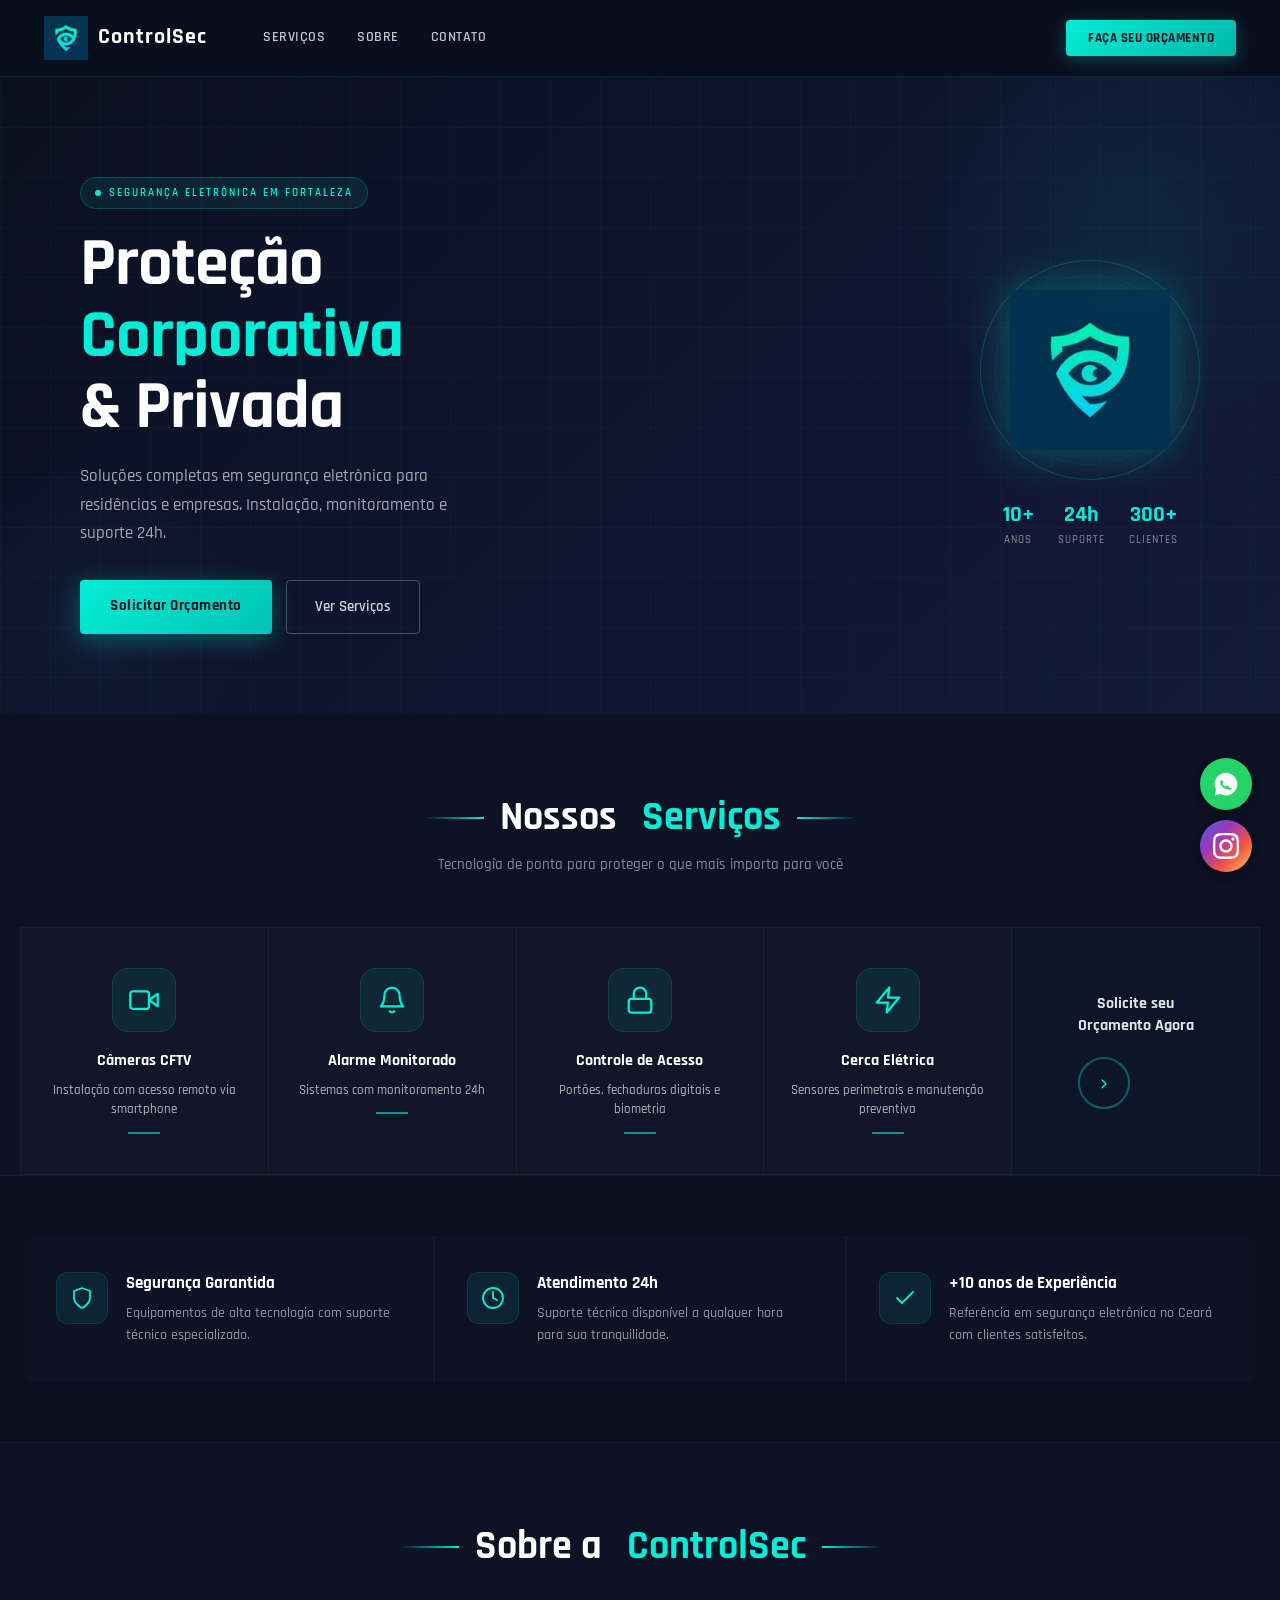
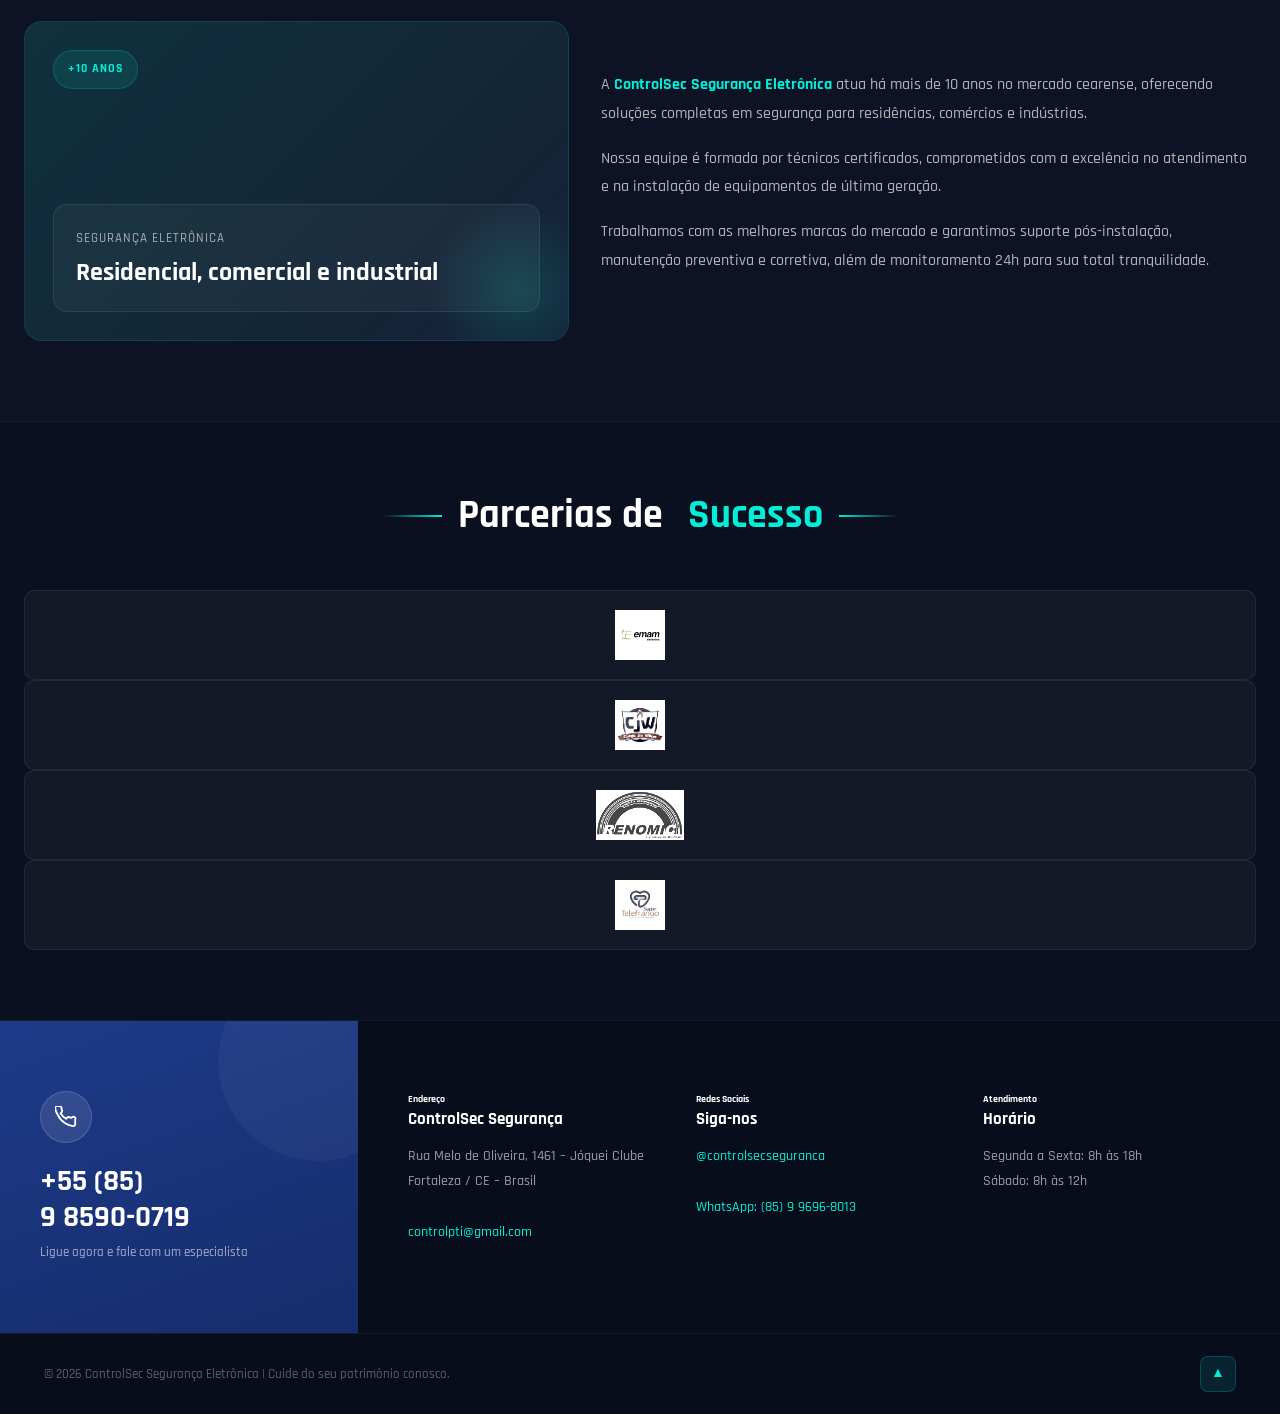
==== index.html @ 11950bd7 "primeiro commit - site institucional controlsec" ====
<!DOCTYPE html>
<html lang="pt-BR">
<head>
  <meta charset="UTF-8" />
  <meta name="viewport" content="width=device-width, initial-scale=1, maximum-scale=1" />
  <title>ControlSec Segurança | Controle e Segurança para Você!</title>
  <meta
    name="description"
    content="Soluções em segurança eletrônica em Fortaleza: câmeras CFTV, alarmes, controle de acesso, cerca elétrica, monitoramento e suporte técnico especializado."
  />
  <meta name="format-detection" content="telephone=no" />

  <meta property="og:type" content="website" />
  <meta property="og:title" content="ControlSec Segurança | Controle e Segurança para Você!" />
  <meta
    property="og:description"
    content="Proteção residencial, corporativa e privada com instalação, monitoramento e suporte em segurança eletrônica."
  />
  <meta property="og:locale" content="pt_BR" />
  <meta property="og:image" content="logomarcacontrolsec.jpg" />

  <link href="https://fonts.googleapis.com/css2?family=Rajdhani:wght@300;400;500;600;700&display=swap" rel="stylesheet" />
  <link rel="stylesheet" href="Style.css" />
  <script defer src="script.js"></script>
</head>
<body>

<div id="Wrapper">

  <!-- HEADER -->
  <div id="Header_wrapper">
    <header id="Header">

      <!-- TOP BAR -->
      <div id="Top_bar">
        <div class="container">
          <div class="column one">
            <div class="top_bar_left">
              <div class="logo">
                <a id="logo" href="index.html" title="ControlSec Segurança">
                  <img src="logomarcacontrolsec.jpg" alt="ControlSec Logotipo" onerror="this.style.display='none'"/>
                  <span class="logo-text">ControlSec</span>
                </a>
              </div>
              <nav id="menu">
                <ul id="nav-list">
                  <li><a href="#servicos">Serviços</a></li>
                  <li><a href="#sobre">Sobre</a></li>
                  <li><a href="#contato">Contato</a></li>
                </ul>
              </nav>
              <div class="menu_wrapper">
                <button class="responsive-menu-toggle" aria-label="Menu mobile" id="menuToggle">☰</button>
              </div>
            </div>
            <div class="top_bar_right">
              <a href="orcamento.html" class="action_button">Faça seu Orçamento</a>
            </div>
          </div>
        </div>
      </div>

      <!-- HERO -->
      <div class="hero-section">
        <div class="hero-grid-bg"></div>
        <div class="hero-text">
          <div class="hero-eyebrow">
            <span></span>
            Segurança Eletrônica em Fortaleza
          </div>
          <h1>Proteção<br/><em>Corporativa</em><br/>&amp; Privada</h1>
          <p>Soluções completas em segurança eletrônica para residências e empresas. Instalação, monitoramento e suporte 24h.</p>
          <div class="hero-cta-group">
            <a href="orcamento.html" class="hero-cta">Solicitar Orçamento</a>
            <a href="#servicos" class="hero-cta-outline">Ver Serviços</a>
          </div>
        </div>
        <div class="hero-logo-wrap">
          <div class="hero-logo-ring">
            <img class="hero-logo-img" src="logomarcacontrolsec.jpg" alt="ControlSec" onerror="this.style.display='none'"/>
          </div>
          <div class="hero-stats">
            <div class="hero-stat">
              <strong>10+</strong>
              <span>Anos</span>
            </div>
            <div class="hero-stat">
              <strong>24h</strong>
              <span>Suporte</span>
            </div>
            <div class="hero-stat">
              <strong>300+</strong>
              <span>Clientes</span>
            </div>
          </div>
        </div>
      </div>

    </header>
  </div>

  <!-- CONTENT -->
  <div id="Content" role="main">

    <!-- SERVICES -->
    <section class="services-section" id="servicos">
      <div class="section-title">
        <h2>
          <span class="line"></span>
          Nossos <span class="themecolor">&nbsp;Serviços</span>
          <span class="line line-r"></span>
        </h2>
        <p class="section-subtitle">Tecnologia de ponta para proteger o que mais importa para você</p>
      </div>
      <div class="services-grid">

        <div class="service-card">
          <a href="orcamento.html?servico=cftv">
            <div class="service-icon">
              <svg viewBox="0 0 24 24" fill="none" stroke="#04edd6" stroke-width="1.8" stroke-linecap="round" stroke-linejoin="round">
                <path d="M23 7l-7 5 7 5V7z"/>
                <rect x="1" y="5" width="15" height="14" rx="2" ry="2"/>
              </svg>
            </div>
            <h4>Câmeras CFTV</h4>
            <p class="card-desc">Instalação com acesso remoto via smartphone</p>
            <div class="card-line"></div>
          </a>
        </div>

        <div class="service-card">
          <a href="orcamento.html?servico=alarme">
            <div class="service-icon">
              <svg viewBox="0 0 24 24" fill="none" stroke="#04edd6" stroke-width="1.8" stroke-linecap="round" stroke-linejoin="round">
                <path d="M18 8A6 6 0 006 8c0 7-3 9-3 9h18s-3-2-3-9"/>
                <path d="M13.73 21a2 2 0 01-3.46 0"/>
              </svg>
            </div>
            <h4>Alarme Monitorado</h4>
            <p class="card-desc">Sistemas com monitoramento 24h</p>
            <div class="card-line"></div>
          </a>
        </div>

        <div class="service-card">
          <a href="orcamento.html?servico=acesso">
            <div class="service-icon">
              <svg viewBox="0 0 24 24" fill="none" stroke="#04edd6" stroke-width="1.8" stroke-linecap="round" stroke-linejoin="round">
                <rect x="3" y="11" width="18" height="11" rx="2" ry="2"/>
                <path d="M7 11V7a5 5 0 0110 0v4"/>
              </svg>
            </div>
            <h4>Controle de Acesso</h4>
            <p class="card-desc">Portões, fechaduras digitais e biometria</p>
            <div class="card-line"></div>
          </a>
        </div>

        <div class="service-card">
          <a href="orcamento.html?servico=cerca">
            <div class="service-icon">
              <svg viewBox="0 0 24 24" fill="none" stroke="#04edd6" stroke-width="1.8" stroke-linecap="round" stroke-linejoin="round">
                <polyline points="13 2 3 14 12 14 11 22 21 10 12 10 13 2"/>
              </svg>
            </div>
            <h4>Cerca Elétrica</h4>
            <p class="card-desc">Sensores perimetrais e manutenção preventiva</p>
            <div class="card-line"></div>
          </a>
        </div>

        <div class="service-card service-card-last">
          <a href="orcamento.html">
            <h4>Solicite seu<br/>Orçamento Agora</h4>
            <span class="arrow-icon">›</span>
          </a>
        </div>

      </div>
    </section>

    <!-- FEATURES STRIP -->
    <section class="features-strip">
      <div class="features-inner">
        <div class="feature-item">
          <div class="feature-icon-wrap">
            <svg viewBox="0 0 24 24" fill="none" stroke="#04edd6" stroke-width="1.8" stroke-linecap="round" stroke-linejoin="round">
              <path d="M12 22s8-4 8-10V5l-8-3-8 3v7c0 6 8 10 8 10z"/>
            </svg>
          </div>
          <div class="feature-text">
            <h4>Segurança Garantida</h4>
            <p>Equipamentos de alta tecnologia com suporte técnico especializado.</p>
          </div>
        </div>

        <div class="feature-item">
          <div class="feature-icon-wrap">
            <svg viewBox="0 0 24 24" fill="none" stroke="#04edd6" stroke-width="1.8" stroke-linecap="round" stroke-linejoin="round">
              <circle cx="12" cy="12" r="10"/>
              <polyline points="12 6 12 12 16 14"/>
            </svg>
          </div>
          <div class="feature-text">
            <h4>Atendimento 24h</h4>
            <p>Suporte técnico disponível a qualquer hora para sua tranquilidade.</p>
          </div>
        </div>

        <div class="feature-item">
          <div class="feature-icon-wrap">
            <svg viewBox="0 0 24 24" fill="none" stroke="#04edd6" stroke-width="1.8" stroke-linecap="round" stroke-linejoin="round">
              <polyline points="20 6 9 17 4 12"/>
            </svg>
          </div>
          <div class="feature-text">
            <h4>+10 anos de Experiência</h4>
            <p>Referência em segurança eletrônica no Ceará com clientes satisfeitos.</p>
          </div>
        </div>
      </div>
    </section>

    <!-- SOBRE -->
    <section class="sobre-section" id="sobre">
  <div class="section-title">
    <h2><span class="line"></span> Sobre a <span class="themecolor">&nbsp;ControlSec</span> <span class="line line-r"></span></h2>
  </div>

  <div class="sobre-layout">
    <div class="sobre-visual" aria-hidden="true">
      <div class="sobre-badge">+10 anos</div>
      <div class="sobre-visual-card">
        <span>Segurança eletrônica</span>
        <strong>Residencial, comercial e industrial</strong>
      </div>
    </div>

    <div class="sobre-content">
      <p>A <strong>ControlSec Segurança Eletrônica</strong> atua há mais de 10 anos no mercado cearense, oferecendo soluções completas em segurança para residências, comércios e indústrias.</p>
      <p>Nossa equipe é formada por técnicos certificados, comprometidos com a excelência no atendimento e na instalação de equipamentos de última geração.</p>
      <p>Trabalhamos com as melhores marcas do mercado e garantimos suporte pós-instalação, manutenção preventiva e corretiva, além de monitoramento 24h para sua total tranquilidade.</p>
    </div>
  </div>
</section>

    <!-- PARTNERS -->
    <section class="partners-section">
      <div class="section-title">
        <h2>
          <span class="line"></span>
          Parcerias de <span class="themecolor">&nbsp;Sucesso</span>
          <span class="line line-r"></span>
        </h2>
      </div>
              <div class="partner-item">
          <img src="EmanAsfatos.jpg" alt="Eman Asfaltos" onerror="this.style.display='none'; this.nextElementSibling.style.display='block';" width="110" height="50" />
          <span class="partner-fallback">Eman Asfaltos</span>
        </div>

        <div class="partner-item">
          <img src="jimwilson.png" alt="Jim Wilson" onerror="this.style.display='none'; this.nextElementSibling.style.display='block';" width="110" height="50" />
          <span class="partner-fallback">Jim Wilson</span>
        </div>

        <div class="partner-item">
          <img src="Renomic.png" alt="Renomic" onerror="this.style.display='none'; this.nextElementSibling.style.display='block';" width="110" height="50" />
          <span class="partner-fallback">Renomic</span>
        </div>

        <div class="partner-item">
          <img src="SuperTeleFrango.png" alt="Super Telefrango" onerror="this.style.display='none'; this.nextElementSibling.style.display='block';" width="110" height="50" />
          <span class="partner-fallback">Super Telefrango</span>
        </div>
    </section>

    <!-- CONTACT -->
    <section class="contact-section" id="contato">
      <div class="contact-phone">
        <div class="phone-icon">
          <svg viewBox="0 0 24 24" fill="none" stroke="#ffffff" stroke-width="2" stroke-linecap="round" stroke-linejoin="round">
            <path d="M22 16.92v3a2 2 0 01-2.18 2 19.79 19.79 0 01-8.63-3.07A19.5 19.5 0 013.07 9.81a19.79 19.79 0 01-3.07-8.67A2 2 0 012 .18h3a2 2 0 012 1.72c.127.96.361 1.903.7 2.81a2 2 0 01-.45 2.11L6.09 7.91a16 16 0 006 6l1.27-1.27a2 2 0 012.11-.45c.907.339 1.85.573 2.81.7A2 2 0 0122 14.92v2z"/>
          </svg>
        </div>
        <div class="phone-number">+55 (85)<br/>9 8590-0719</div>
        <p class="phone-label">Ligue agora e fale com um especialista</p>
      </div>

      <div class="contact-info">
        <div class="contact-block">
          <h6>Endereço</h6>
          <h4>ControlSec Segurança</h4>
          <p>Rua Melo de Oliveira, 1461 – Jóquei Clube<br/>Fortaleza / CE – Brasil</p>
          <br/>
          <p><a href="mailto:controlpti@gmail.com">controlpti@gmail.com</a></p>
        </div>
        <div class="contact-block">
          <h6>Redes Sociais</h6>
          <h4>Siga-nos</h4>
          <p><a href="https://www.instagram.com/controlsecseguranca" target="_blank">@controlsecseguranca</a></p>
          <br/>
          <p><a href="https://wa.me/5585996968013" target="_blank">WhatsApp: (85) 9 9696-8013</a></p>
        </div>
        <div class="contact-block">
          <h6>Atendimento</h6>
          <h4>Horário</h4>
          <p>Segunda a Sexta: 8h às 18h</p>
          <p>Sábado: 8h às 12h</p>
        </div>
      </div>
    </section>

  </div>

  <!-- FOOTER -->
  <footer id="Footer" role="contentinfo">
    <div class="footer_copy">
      <div class="container">
        <div class="copyright">© 2026 ControlSec Segurança Eletrônica | Cuide do seu patrimônio conosco.</div>
        <a id="back_to_top" href="#" aria-label="Voltar ao topo" title="Voltar ao topo">▲</a>
      </div>
    </div>
  </footer>

</div>

<!-- FLOAT BUTTONS -->
<div class="chaty-float">
  <a class="chaty-btn chaty-btn-wa" href="https://wa.me/5585996968013" target="_blank" title="WhatsApp">
    <svg viewBox="0 0 32 32" fill="white" xmlns="http://www.w3.org/2000/svg">
      <path d="M16 2C8.27 2 2 8.27 2 16c0 2.44.65 4.73 1.78 6.72L2 30l7.44-1.75A13.93 13.93 0 0016 30c7.73 0 14-6.27 14-14S23.73 2 16 2zm7.2 19.4c-.3.84-1.76 1.6-2.42 1.7-.62.1-1.4.14-2.26-.14a20.7 20.7 0 01-2.05-.76C13.1 21 10.9 18.6 10.3 17.77c-.6-.83-1.5-2.18-1.5-3.58 0-1.4.73-2.09 1-2.38.26-.29.57-.37.76-.37h.53c.17 0 .4-.06.63.48.23.56.8 1.95.87 2.09.07.14.11.3.02.48-.09.18-.14.3-.28.45-.14.16-.3.35-.42.47-.14.14-.29.3-.12.58.17.28.74 1.22 1.58 1.97.54.48 1.3.98 1.6 1.09.28.11.45.09.61-.05l.85-.98c.21-.24.42-.16.7-.06.28.1 1.8.85 2.1.99.3.14.5.2.57.32.07.1.07.6-.23 1.44z"/>
    </svg>
  </a>
  <a class="chaty-btn chaty-btn-ig" href="https://www.instagram.com/controlsecseguranca" target="_blank" title="Instagram">
    <svg viewBox="0 0 24 24" fill="white" xmlns="http://www.w3.org/2000/svg">
      <path d="M12 2.163c3.204 0 3.584.012 4.85.07 3.252.148 4.771 1.691 4.919 4.919.058 1.265.069 1.645.069 4.849 0 3.205-.012 3.584-.069 4.849-.149 3.225-1.664 4.771-4.919 4.919-1.266.058-1.644.07-4.85.07-3.204 0-3.584-.012-4.849-.07-3.26-.149-4.771-1.699-4.919-4.92-.058-1.265-.07-1.644-.07-4.849 0-3.204.013-3.583.07-4.849.149-3.227 1.664-4.771 4.919-4.919 1.266-.057 1.645-.069 4.849-.069zm0-2.163c-3.259 0-3.667.014-4.947.072-4.358.2-6.78 2.618-6.98 6.98-.059 1.281-.073 1.689-.073 4.948 0 3.259.014 3.668.072 4.948.2 4.358 2.618 6.78 6.98 6.98 1.281.058 1.689.072 4.948.072 3.259 0 3.668-.014 4.948-.072 4.354-.2 6.782-2.618 6.979-6.98.059-1.28.073-1.689.073-4.948 0-3.259-.014-3.667-.072-4.947-.196-4.354-2.617-6.78-6.979-6.98-1.281-.059-1.69-.073-4.949-.073zm0 5.838c-3.403 0-6.162 2.759-6.162 6.162s2.759 6.163 6.162 6.163 6.162-2.759 6.162-6.163c0-3.403-2.759-6.162-6.162-6.162zm0 10.162c-2.209 0-4-1.79-4-4 0-2.209 1.791-4 4-4s4 1.791 4 4c0 2.21-1.791 4-4 4zm6.406-11.845c-.796 0-1.441.645-1.441 1.44s.645 1.44 1.441 1.44c.795 0 1.439-.645 1.439-1.44s-.644-1.44-1.439-1.44z"/>
    </svg>
  </a>
</div>

</body>
</html>
---- Style.css ----
*, *::before, *::after {
  box-sizing: border-box;
  margin: 0;
  padding: 0;
}

html {
  scroll-behavior: smooth;
}

body {
  font-family: 'Rajdhani', 'Segoe UI', Tahoma, sans-serif;
  font-size: 15px;
  line-height: 1.7;
  font-weight: 500;
  color: #8a9ab5;
  background: #0b1020;
}

a {
  color: #04edd6;
  text-decoration: none;
}

a:hover {
  color: #ffffff;
}

img {
  max-width: 100%;
  height: auto;
  display: block;
}

h1, h2, h3, h4, h5, h6 {
  font-family: 'Rajdhani', sans-serif;
  color: #ffffff;
  font-weight: 700;
}

h2 {
  font-size: 46px;
  line-height: 1.2;
}

h3 {
  font-size: 15px;
  line-height: 1.4;
}

h4 {
  font-size: 18px;
  line-height: 1.4;
}

/* ── SCROLLBAR ── */
::-webkit-scrollbar {
  width: 6px;
}

::-webkit-scrollbar-track {
  background: #0b1020;
}

::-webkit-scrollbar-thumb {
  background: #04edd6;
  border-radius: 3px;
}

/* ── HEADER ── */
#Header_wrapper {
  background-color: #0b1020;
}

#Top_bar {
  background-color: rgba(11, 16, 32, 0.95);
  backdrop-filter: blur(12px);
  position: sticky;
  top: 0;
  z-index: 1000;
  border-bottom: 1px solid rgba(4, 237, 214, 0.1);
}

#Top_bar .container {
  max-width: 1240px;
  margin: 0 auto;
  padding: 0 24px;
}

#Top_bar .column.one {
  display: flex;
  align-items: center;
  justify-content: space-between;
}

.top_bar_left {
  display: flex;
  align-items: center;
  gap: 40px;
  flex: 1;
}

.logo a {
  display: flex;
  align-items: center;
  height: 70px;
  gap: 10px;
  padding: 10px 0;
}

.logo img {
  max-height: 44px;
  width: auto;
}

.logo-text {
  color: #ffffff;
  font-size: 22px;
  font-weight: 700;
  letter-spacing: 1px;
}

#menu {
  display: flex;
}

#menu ul {
  list-style: none;
  display: flex;
  gap: 0;
}

#menu ul li a {
  color: rgba(255, 255, 255, 0.75);
  font-size: 14px;
  font-weight: 600;
  padding: 26px 16px;
  display: block;
  letter-spacing: 0.5px;
  text-transform: uppercase;
  transition: color 0.2s;
  position: relative;
}

#menu ul li a::after {
  content: '';
  position: absolute;
  bottom: 0;
  left: 16px;
  right: 16px;
  height: 2px;
  background: #04edd6;
  transform: scaleX(0);
  transform-origin: center;
  transition: transform 0.25s;
}

#menu ul li a:hover,
#menu ul li.current-menu-item a {
  color: #04edd6;
}

#menu ul li a:hover::after,
#menu ul li.current-menu-item a::after {
  transform: scaleX(1);
}

.top_bar_right {
  padding-left: 20px;
}

.action_button {
  background: linear-gradient(135deg, #04edd6, #02b8a8);
  color: #0b1020 !important;
  padding: 10px 22px;
  border-radius: 4px;
  font-size: 13px;
  font-weight: 700;
  white-space: nowrap;
  letter-spacing: 0.5px;
  text-transform: uppercase;
  transition: opacity 0.2s, transform 0.2s, box-shadow 0.2s;
  box-shadow: 0 4px 16px rgba(4, 237, 214, 0.25);
}

.action_button:hover {
  opacity: 0.92;
  transform: translateY(-1px);
  color: #0b1020 !important;
  box-shadow: 0 8px 22px rgba(4, 237, 214, 0.28);
}

.responsive-menu-toggle {
  display: none;
  color: #04edd6;
  font-size: 26px;
  cursor: pointer;
  background: none;
  border: none;
  padding: 5px;
}

/* ── HERO ── */
.hero-section {
  min-height: 580px;
  background: linear-gradient(135deg, #0b1020 0%, #0f1530 55%, #131a38 100%);
  display: flex;
  align-items: center;
  justify-content: space-between;
  padding: 100px 80px 80px;
  position: relative;
  overflow: hidden;
  gap: 40px;
}

.hero-section::before {
  content: '';
  position: absolute;
  top: -100px;
  right: -100px;
  width: 500px;
  height: 500px;
  border-radius: 50%;
  background: radial-gradient(circle, rgba(4, 237, 214, 0.07) 0%, transparent 65%);
  pointer-events: none;
}

.hero-section::after {
  content: '';
  position: absolute;
  bottom: -80px;
  left: -80px;
  width: 350px;
  height: 350px;
  border-radius: 50%;
  background: radial-gradient(circle, rgba(73, 130, 208, 0.07) 0%, transparent 65%);
  pointer-events: none;
}

.hero-grid-bg {
  position: absolute;
  inset: 0;
  background-image:
    linear-gradient(rgba(4, 237, 214, 0.03) 1px, transparent 1px),
    linear-gradient(90deg, rgba(4, 237, 214, 0.03) 1px, transparent 1px);
  background-size: 50px 50px;
  pointer-events: none;
}

.hero-text {
  position: relative;
  z-index: 1;
}

.hero-eyebrow {
  display: inline-flex;
  align-items: center;
  gap: 8px;
  background: rgba(4, 237, 214, 0.08);
  border: 1px solid rgba(4, 237, 214, 0.2);
  color: #04edd6;
  padding: 6px 14px;
  border-radius: 20px;
  font-size: 11px;
  font-weight: 600;
  letter-spacing: 2px;
  text-transform: uppercase;
  margin-bottom: 20px;
}

.hero-eyebrow span {
  width: 6px;
  height: 6px;
  border-radius: 50%;
  background: #04edd6;
  animation: pulse 1.5s infinite;
}

@keyframes pulse {
  0%, 100% {
    opacity: 1;
    transform: scale(1);
  }

  50% {
    opacity: 0.4;
    transform: scale(0.8);
  }
}

.hero-text h1 {
  color: #ffffff;
  font-size: 68px;
  line-height: 1.05;
  font-weight: 700;
  letter-spacing: -1px;
}

.hero-text h1 em {
  font-style: normal;
  color: #04edd6;
}

.hero-text p {
  color: rgba(255, 255, 255, 0.62);
  font-size: 17px;
  margin-top: 18px;
  max-width: 420px;
  line-height: 1.7;
}

.hero-cta-group {
  display: flex;
  gap: 14px;
  margin-top: 32px;
  flex-wrap: wrap;
}

.hero-cta {
  display: inline-block;
  background: linear-gradient(135deg, #04edd6, #02c4b3);
  color: #0b1020 !important;
  padding: 13px 30px;
  border-radius: 4px;
  font-weight: 700;
  font-size: 15px;
  letter-spacing: 0.5px;
  transition: transform 0.2s, box-shadow 0.2s;
  box-shadow: 0 6px 24px rgba(4, 237, 214, 0.3);
}

.hero-cta:hover {
  transform: translateY(-2px);
  box-shadow: 0 10px 32px rgba(4, 237, 214, 0.4);
  color: #0b1020 !important;
}

.hero-cta-outline {
  display: inline-block;
  border: 1.5px solid rgba(255, 255, 255, 0.25);
  color: rgba(255, 255, 255, 0.8) !important;
  padding: 13px 28px;
  border-radius: 4px;
  font-weight: 600;
  font-size: 15px;
  transition: border-color 0.2s, color 0.2s, background 0.2s;
}

.hero-cta-outline:hover {
  border-color: #04edd6;
  color: #04edd6 !important;
  background: rgba(4, 237, 214, 0.04);
}

.hero-logo-wrap {
  display: flex;
  flex-direction: column;
  align-items: center;
  gap: 16px;
  position: relative;
  z-index: 1;
}

.hero-logo-ring {
  position: relative;
  width: 220px;
  height: 220px;
  display: flex;
  align-items: center;
  justify-content: center;
}

.hero-logo-ring::before {
  content: '';
  position: absolute;
  inset: 0;
  border-radius: 50%;
  border: 1px solid rgba(4, 237, 214, 0.2);
  animation: spin 20s linear infinite;
}

.hero-logo-ring::after {
  content: '';
  position: absolute;
  inset: 15px;
  border-radius: 50%;
  border: 1px dashed rgba(4, 237, 214, 0.1);
  animation: spin 12s linear infinite reverse;
}

@keyframes spin {
  to {
    transform: rotate(360deg);
  }
}

.hero-logo-img {
  width: 160px;
  opacity: 0.95;
  filter: drop-shadow(0 0 24px rgba(4, 237, 214, 0.35));
  position: relative;
  z-index: 1;
}

.hero-stats {
  display: flex;
  gap: 24px;
  margin-top: 8px;
}

.hero-stat {
  text-align: center;
}

.hero-stat strong {
  display: block;
  color: #04edd6;
  font-size: 22px;
  font-weight: 700;
  line-height: 1;
}

.hero-stat span {
  color: rgba(255, 255, 255, 0.5);
  font-size: 11px;
  letter-spacing: 1px;
  text-transform: uppercase;
}

/* ── SERVICES ── */
.services-section {
  background: #0d1225;
  padding: 80px 0 0;
}

.section-title {
  max-width: 1240px;
  margin: 0 auto 50px;
  padding: 0 24px;
  text-align: center;
}

.section-title h2 {
  display: inline-flex;
  align-items: center;
  gap: 16px;
  font-size: 40px;
  flex-wrap: wrap;
  justify-content: center;
}

.section-title .line {
  width: 60px;
  height: 2px;
  background: linear-gradient(90deg, transparent, #04edd6);
  display: inline-block;
}

.section-title .line-r {
  background: linear-gradient(90deg, #04edd6, transparent);
}

.section-title .themecolor {
  color: #04edd6;
}

.section-subtitle {
  color: rgba(255, 255, 255, 0.5);
  font-size: 15px;
  margin-top: 10px;
  max-width: 500px;
  margin-left: auto;
  margin-right: auto;
}

.services-grid {
  max-width: 1240px;
  margin: 0 auto;
  display: grid;
  grid-template-columns: repeat(5, 1fr);
  gap: 0;
  border-top: 1px solid rgba(255, 255, 255, 0.05);
  border-left: 1px solid rgba(255, 255, 255, 0.05);
}

.service-card {
  background: #111728;
  padding: 40px 20px;
  text-align: center;
  cursor: pointer;
  transition: background 0.3s, transform 0.25s;
  border-right: 1px solid rgba(255, 255, 255, 0.05);
  border-bottom: 1px solid rgba(255, 255, 255, 0.05);
  position: relative;
  overflow: hidden;
}

.service-card::before {
  content: '';
  position: absolute;
  bottom: 0;
  left: 0;
  right: 0;
  height: 2px;
  background: linear-gradient(90deg, #04edd6, #4982d0);
  transform: scaleX(0);
  transform-origin: left;
  transition: transform 0.3s;
}

.service-card:hover::before {
  transform: scaleX(1);
}

.service-card:hover {
  background: #1a2540;
  transform: translateY(-3px);
  z-index: 2;
}

.service-card a {
  color: inherit;
  display: block;
}

.service-icon {
  width: 64px;
  height: 64px;
  margin: 0 auto 18px;
  display: flex;
  align-items: center;
  justify-content: center;
  background: rgba(4, 237, 214, 0.08);
  border-radius: 16px;
  border: 1px solid rgba(4, 237, 214, 0.12);
  transition: background 0.3s, border-color 0.3s, transform 0.2s;
}

.service-card:hover .service-icon {
  background: rgba(4, 237, 214, 0.15);
  border-color: rgba(4, 237, 214, 0.3);
  transform: translateY(-2px);
}

.service-icon svg {
  width: 30px;
  height: 30px;
}

.service-card h4 {
  color: #ffffff;
  font-size: 16px;
  margin-bottom: 8px;
}

.card-desc {
  color: rgba(255, 255, 255, 0.68);
  font-size: 13px;
  line-height: 1.5;
  margin-top: 4px;
}

.card-line {
  width: 32px;
  height: 2px;
  background: #04edd6;
  margin: 12px auto 0;
  transition: width 0.3s, opacity 0.3s;
  opacity: 0.6;
}

.service-card:hover .card-line {
  width: 50px;
  opacity: 1;
}

.service-card-last {
  background: #0d1628;
  padding: 40px 20px;
  text-align: center;
  cursor: pointer;
  transition: background 0.3s, transform 0.25s;
  display: flex;
  flex-direction: column;
  align-items: center;
  justify-content: center;
  border-right: 1px solid rgba(255, 255, 255, 0.05);
  border-bottom: 1px solid rgba(255, 255, 255, 0.05);
  position: relative;
  overflow: hidden;
}

.service-card-last::before {
  content: '';
  position: absolute;
  bottom: 0;
  left: 0;
  right: 0;
  height: 2px;
  background: linear-gradient(90deg, #04edd6, #4982d0);
  transform: scaleX(0);
  transform-origin: left;
  transition: transform 0.3s;
}

.service-card-last:hover::before {
  transform: scaleX(1);
}

.service-card-last:hover {
  background: #162038;
  transform: translateY(-3px);
}

.service-card-last a {
  color: inherit;
  display: block;
}

.service-card-last h4 {
  color: rgba(255, 255, 255, 0.88);
  font-size: 16px;
  margin-bottom: 20px;
  line-height: 1.4;
}

.arrow-icon {
  width: 52px;
  height: 52px;
  border-radius: 50%;
  border: 2px solid rgba(4, 237, 214, 0.35);
  color: #04edd6;
  font-size: 28px;
  line-height: 48px;
  text-align: center;
  display: block;
  transition: background 0.2s, border-color 0.2s, transform 0.2s, box-shadow 0.2s;
}

.service-card-last:hover .arrow-icon {
  background: rgba(4, 237, 214, 0.12);
  border-color: #04edd6;
  transform: translateX(2px);
  box-shadow: 0 0 0 6px rgba(4, 237, 214, 0.06);
}

/* ── FEATURES STRIP ── */
.features-strip {
  background: #0b1020;
  padding: 60px 24px;
  border-top: 1px solid rgba(255, 255, 255, 0.05);
}

.features-inner {
  max-width: 1240px;
  margin: 0 auto;
  display: grid;
  grid-template-columns: repeat(3, 1fr);
  gap: 2px;
  background: rgba(255, 255, 255, 0.04);
  border-radius: 12px;
  overflow: hidden;
}

.feature-item {
  display: flex;
  align-items: flex-start;
  gap: 18px;
  padding: 36px 32px;
  background: #0d1225;
  transition: background 0.2s, transform 0.2s;
}

.feature-item:hover {
  background: #111830;
  transform: translateY(-1px);
}

.feature-icon-wrap {
  width: 52px;
  height: 52px;
  min-width: 52px;
  border-radius: 12px;
  background: rgba(4, 237, 214, 0.08);
  border: 1px solid rgba(4, 237, 214, 0.12);
  display: flex;
  align-items: center;
  justify-content: center;
}

.feature-icon-wrap svg {
  width: 24px;
  height: 24px;
}

.feature-text h4 {
  color: #ffffff;
  font-size: 17px;
  margin-bottom: 6px;
}

.feature-text p {
  color: rgba(255, 255, 255, 0.56);
  font-size: 14px;
  line-height: 1.6;
}

/* ── SOBRE ── */
.sobre-section {
  background: #0d1225;
  padding: 80px 24px;
  border-top: 1px solid rgba(255, 255, 255, 0.05);
}

.sobre-layout {
  max-width: 1240px;
  margin: 0 auto;
  display: grid;
  grid-template-columns: 1fr 1.2fr;
  gap: 32px;
  align-items: stretch;
}

.sobre-visual {
  min-height: 320px;
  border-radius: 18px;
  background:
    linear-gradient(135deg, rgba(4, 237, 214, 0.12), rgba(73, 130, 208, 0.08)),
    #111728;
  border: 1px solid rgba(4, 237, 214, 0.12);
  padding: 28px;
  position: relative;
  overflow: hidden;
  display: flex;
  flex-direction: column;
  justify-content: space-between;
}

.sobre-visual::before {
  content: '';
  position: absolute;
  inset: auto -40px -40px auto;
  width: 180px;
  height: 180px;
  border-radius: 50%;
  background: radial-gradient(circle, rgba(4, 237, 214, 0.16), transparent 70%);
  pointer-events: none;
}

.sobre-badge {
  display: inline-flex;
  width: fit-content;
  padding: 8px 14px;
  border-radius: 999px;
  background: rgba(4, 237, 214, 0.1);
  border: 1px solid rgba(4, 237, 214, 0.18);
  color: #04edd6;
  font-size: 12px;
  font-weight: 700;
  letter-spacing: 1px;
  text-transform: uppercase;
}

.sobre-visual-card {
  background: rgba(255, 255, 255, 0.04);
  border: 1px solid rgba(255, 255, 255, 0.08);
  border-radius: 14px;
  padding: 22px;
  position: relative;
  z-index: 1;
}

.sobre-visual-card span {
  display: block;
  color: rgba(255, 255, 255, 0.6);
  font-size: 13px;
  margin-bottom: 8px;
  text-transform: uppercase;
  letter-spacing: 1px;
}

.sobre-visual-card strong {
  color: #ffffff;
  font-size: 26px;
  line-height: 1.25;
}

.sobre-content {
  max-width: none;
  margin: 0;
  text-align: left;
  align-self: center;
}

.sobre-content p {
  color: rgba(255, 255, 255, 0.68);
  font-size: 16px;
  line-height: 1.8;
  margin-bottom: 16px;
}

.sobre-content p strong {
  color: #04edd6;
}

/* ── PARTNERS ── */
.partners-section {
  padding: 70px 24px;
  background: #0b1020;
  border-top: 1px solid rgba(255, 255, 255, 0.05);
}

.partners-grid {
  max-width: 1000px;
  margin: 0 auto;
  display: flex;
  flex-wrap: wrap;
  gap: 24px;
  align-items: center;
  justify-content: center;
}

.partner-item {
  min-width: 170px;
  min-height: 90px;
  background: rgba(255, 255, 255, 0.04);
  border: 1px solid rgba(255, 255, 255, 0.07);
  border-radius: 10px;
  padding: 18px 28px;
  transition: border-color 0.3s, background 0.3s, transform 0.2s;
  display: flex;
  align-items: center;
  justify-content: center;
}

.partner-item:hover {
  border-color: rgba(4, 237, 214, 0.25);
  background: rgba(4, 237, 214, 0.04);
  transform: translateY(-2px);
}

.partner-item img {
  width: 110px;
  height: 50px;
  object-fit: contain;
  filter: grayscale(80%) brightness(1.2);
  transition: filter 0.3s, transform 0.2s;
}

.partner-item:hover img {
  filter: grayscale(0%) brightness(1);
  transform: scale(1.05);
}

.partner-fallback {
  display: none;
  color: rgba(255, 255, 255, 0.78);
  font-weight: 600;
  font-size: 14px;
  letter-spacing: 0.4px;
  text-align: center;
}

/* ── CONTACT ── */
.contact-section {
  background: #080d1c;
  display: flex;
  flex-wrap: wrap;
  border-top: 1px solid rgba(255, 255, 255, 0.05);
}

.contact-phone {
  background: linear-gradient(160deg, #1e3a8a 0%, #162d6b 100%);
  padding: 70px 40px;
  width: 28%;
  display: flex;
  flex-direction: column;
  justify-content: center;
  position: relative;
  overflow: hidden;
}

.contact-phone::before {
  content: '';
  position: absolute;
  top: -60px;
  right: -60px;
  width: 200px;
  height: 200px;
  border-radius: 50%;
  background: rgba(255, 255, 255, 0.04);
}

.phone-icon {
  width: 52px;
  height: 52px;
  background: rgba(255, 255, 255, 0.1);
  border-radius: 50%;
  display: flex;
  align-items: center;
  justify-content: center;
  margin-bottom: 20px;
  border: 1px solid rgba(255, 255, 255, 0.15);
}

.phone-icon svg {
  width: 22px;
  height: 22px;
}

.phone-number {
  font-family: 'Rajdhani', sans-serif;
  font-size: 30px;
  font-weight: 700;
  color: #ffffff;
  line-height: 1.2;
}

.phone-label {
  color: rgba(255, 255, 255, 0.6);
  font-size: 13px;
  margin-top: 8px;
  line-height: 1.5;
}

.contact-info {
  padding: 70px 50px;
  width: 72%;
  display: flex;
  flex-wrap: wrap;
  gap: 40px;
}

.contact-block {
  flex: 1;
  min-width: 180px;
}

.contact-block h3 {
  color: #04edd6;
  font-size: 12px;
  letter-spacing: 2px;
  text-transform: uppercase;
  margin-bottom: 10px;
  opacity: 0.9;
}

.contact-block h4 {
  color: #ffffff;
  margin-bottom: 12px;
  font-size: 17px;
}

.contact-block p {
  color: rgba(255, 255, 255, 0.6);
  font-size: 14px;
  line-height: 1.8;
}

.contact-block a {
  color: #04edd6;
  transition: color 0.2s;
}

.contact-block a:hover {
  color: #ffffff;
}

/* ── FOOTER ── */
#Footer {
  background: #080d1c;
  padding: 0;
}

.footer_copy {
  padding: 22px 0;
  border-top: 1px solid rgba(255, 255, 255, 0.06);
}

.footer_copy .container {
  max-width: 1240px;
  margin: 0 auto;
  padding: 0 24px;
  display: flex;
  align-items: center;
  justify-content: space-between;
}

.copyright {
  color: rgba(255, 255, 255, 0.34);
  font-size: 13px;
}

#back_to_top {
  width: 36px;
  height: 36px;
  border-radius: 8px;
  background: rgba(4, 237, 214, 0.1);
  border: 1px solid rgba(4, 237, 214, 0.2);
  color: #04edd6;
  display: flex;
  align-items: center;
  justify-content: center;
  font-size: 14px;
  transition: background 0.2s, transform 0.2s;
}

#back_to_top:hover {
  background: rgba(4, 237, 214, 0.2);
  color: #04edd6;
  transform: translateY(-1px);
}

/* ── FLOAT BUTTONS ── */
.chaty-float {
  position: fixed;
  bottom: 28px;
  right: 28px;
  display: flex;
  flex-direction: column;
  gap: 10px;
  z-index: 9999;
}

.chaty-btn {
  width: 52px;
  height: 52px;
  border-radius: 50%;
  display: flex;
  align-items: center;
  justify-content: center;
  box-shadow: 0 4px 18px rgba(0, 0, 0, 0.4);
  transition: transform 0.2s, box-shadow 0.2s;
}

.chaty-btn:hover {
  transform: scale(1.1);
  box-shadow: 0 8px 24px rgba(0, 0, 0, 0.5);
}

.chaty-btn-wa {
  background-color: #25D366;
}

.chaty-btn-ig {
  background: linear-gradient(135deg, #4a64d5, #9737bd, #f15540, #fecc69);
}

.chaty-btn svg {
  width: 26px;
  height: 26px;
}

/* ── FADE IN ANIMATION ── */
.fade-in {
  opacity: 0;
  transform: translateY(20px);
  transition: opacity 0.5s ease, transform 0.5s ease;
}

.fade-in.visible {
  opacity: 1;
  transform: translateY(0);
}

/* ── RESPONSIVE ── */
@media (max-width: 1024px) {
  .hero-section {
    padding: 90px 40px 70px;
  }

  .hero-text h1 {
    font-size: 52px;
  }

  .services-grid {
    grid-template-columns: repeat(2, 1fr);
  }

  .service-card-last {
    grid-column: 1 / -1;
  }

  .features-inner {
    grid-template-columns: repeat(2, 1fr);
  }

  .sobre-layout {
    grid-template-columns: 1fr;
  }

  .sobre-content {
    text-align: center;
  }

  .contact-phone {
    width: 35%;
  }

  .contact-info {
    width: 65%;
  }
}

@media (max-width: 767px) {
  #Top_bar .column.one {
    align-items: flex-start;
    gap: 12px;
  }

  .top_bar_left {
    flex-wrap: wrap;
    gap: 12px;
    width: 100%;
  }

  .menu_wrapper,
  .menuwrapper {
    width: 100%;
  }

  #menu {
    width: 100%;
  }

  #nav-list,
  #menu ul {
    display: none;
    flex-direction: column;
    gap: 0;
    width: 100%;
    margin-top: 16px;
    background: #111728;
    border: 1px solid rgba(4, 237, 214, 0.12);
    border-radius: 10px;
    overflow: hidden;
  }

  #nav-list.open {
    display: flex;
  }

  #menu ul li a,
  #nav-list li a {
    padding: 16px 18px;
    border-bottom: 1px solid rgba(255, 255, 255, 0.05);
  }

  #menu ul li:last-child a,
  #nav-list li:last-child a {
    border-bottom: 0;
  }

  #menu ul li a::after,
  #nav-list li a::after {
    display: none;
  }

  .responsive-menu-toggle {
    display: block;
  }

  .top_bar_right {
    display: none;
  }

  .hero-section {
    padding: 80px 24px 60px;
    flex-direction: column;
    text-align: center;
    gap: 40px;
  }

  .hero-text h1 {
    font-size: 42px;
  }

  .hero-text p {
    margin: 14px auto 0;
  }

  .hero-cta-group {
    justify-content: center;
  }

  .hero-logo-ring {
    width: 170px;
    height: 170px;
  }

  .hero-logo-img {
    width: 120px;
  }

  .hero-stats {
    justify-content: center;
    flex-wrap: wrap;
  }

  .services-grid {
    grid-template-columns: repeat(2, 1fr);
  }

  .service-card-last {
    grid-column: 1 / -1;
  }

  .features-inner {
    grid-template-columns: 1fr;
  }

  .feature-item {
    padding: 28px 24px;
  }

  .sobre-section {
    padding: 70px 24px;
  }

  .sobre-visual {
    min-height: 260px;
  }

  .sobre-visual-card strong {
    font-size: 22px;
  }

  .contact-phone {
    width: 100%;
    padding: 50px 30px;
  }

  .contact-info {
    width: 100%;
    padding: 40px 30px;
  }

  .section-title h2 {
    font-size: 28px;
  }

  .footer_copy .container {
    flex-direction: column;
    gap: 14px;
  }

  .chaty-float {
    bottom: 20px;
    right: 20px;
  }
}

@media (max-width: 480px) {
  .hero-text h1 {
    font-size: 34px;
  }

  .hero-cta,
  .hero-cta-outline {
    width: 100%;
    text-align: center;
  }

  .services-grid {
    grid-template-columns: 1fr;
  }

  .service-card-last {
    grid-column: auto;
  }

  .partner-item {
    width: 100%;
    max-width: 280px;
  }

  .contact-info {
    gap: 28px;
  }

  .phone-number {
    font-size: 26px;
  }
}

@media (prefers-reduced-motion: reduce) {
  html {
    scroll-behavior: auto;
  }

  .hero-logo-ring::before,
  .hero-logo-ring::after,
  .hero-eyebrow span {
    animation: none !important;
  }

  .fade-in {
    opacity: 1;
    transform: none;
    transition: none;
  }

  .service-card,
  .service-card-last,
  .feature-item,
  .partner-item,
  .chaty-btn,
  .action_button,
  #back_to_top,
  .arrow-icon {
    transition: none !important;
  }
}
    .orcamento-hero {
      background: linear-gradient(135deg, #0b1020 0%, #0f1530 55%, #131a38 100%);
      padding: 100px 24px 70px;
      text-align: center;
      border-bottom: 1px solid rgba(255, 255, 255, 0.05);
      position: relative;
      overflow: hidden;
    }

    .orcamento-hero::before {
      content: '';
      position: absolute;
      top: -120px;
      right: -120px;
      width: 320px;
      height: 320px;
      border-radius: 50%;
      background: radial-gradient(circle, rgba(4, 237, 214, 0.10) 0%, transparent 68%);
      pointer-events: none;
    }

    .orcamento-hero::after {
      content: '';
      position: absolute;
      bottom: -120px;
      left: -120px;
      width: 280px;
      height: 280px;
      border-radius: 50%;
      background: radial-gradient(circle, rgba(73, 130, 208, 0.10) 0%, transparent 68%);
      pointer-events: none;
    }

    .orcamento-grid-bg {
      position: absolute;
      inset: 0;
      background-image:
        linear-gradient(rgba(4, 237, 214, 0.03) 1px, transparent 1px),
        linear-gradient(90deg, rgba(4, 237, 214, 0.03) 1px, transparent 1px);
      background-size: 50px 50px;
      pointer-events: none;
    }

    .orcamento-container {
      max-width: 1240px;
      margin: 0 auto;
      padding: 0 24px;
      position: relative;
      z-index: 1;
    }

    .orcamento-hero h1 {
      font-size: 58px;
      color: #ffffff;
      line-height: 1.08;
      margin-bottom: 18px;
      letter-spacing: -1px;
    }

    .orcamento-hero p {
      max-width: 760px;
      margin: 0 auto;
      color: rgba(255, 255, 255, 0.65);
      font-size: 18px;
      line-height: 1.75;
    }

    .orcamento-section {
      background: #0d1225;
      padding: 70px 0;
    }

    .orcamento-layout {
      display: grid;
      grid-template-columns: 1.2fr 0.8fr;
      gap: 28px;
      align-items: start;
    }

    .orcamento-card,
    .orcamento-side {
      background: #111728;
      border: 1px solid rgba(255, 255, 255, 0.06);
      border-radius: 18px;
      padding: 30px;
      box-shadow: 0 10px 30px rgba(0, 0, 0, 0.18);
    }

    .orcamento-card h2,
    .orcamento-side h3 {
      color: #ffffff;
      font-size: 30px;
      line-height: 1.2;
      margin-bottom: 10px;
    }

    .orcamento-card p,
    .orcamento-side p {
      color: rgba(255, 255, 255, 0.62);
      font-size: 15px;
      line-height: 1.8;
    }

    .section-label {
      display: inline-block;
      margin-bottom: 18px;
      padding: 7px 14px;
      border-radius: 999px;
      border: 1px solid rgba(4, 237, 214, 0.20);
      background: rgba(4, 237, 214, 0.08);
      color: #04edd6;
      font-size: 11px;
      font-weight: 700;
      letter-spacing: 1.8px;
      text-transform: uppercase;
    }

    .service-options {
      display: grid;
      grid-template-columns: repeat(auto-fit, minmax(250px, 1fr));
      gap: 14px;
      margin: 24px 0 28px;
    }

    .service-option {
      position: relative;
      border: 1px solid rgba(4, 237, 214, 0.14);
      background: rgba(255, 255, 255, 0.02);
      border-radius: 14px;
      padding: 16px;
      transition: background 0.25s, border-color 0.25s, transform 0.25s;
    }

    .service-option:hover {
      border-color: rgba(4, 237, 214, 0.35);
      background: rgba(4, 237, 214, 0.05);
      transform: translateY(-2px);
    }

    .service-option label {
      display: flex;
      gap: 12px;
      align-items: flex-start;
      cursor: pointer;
      color: #ffffff;
      font-weight: 600;
      line-height: 1.5;
    }

    .service-option input[type="checkbox"] {
      margin-top: 4px;
      accent-color: #04edd6;
      transform: scale(1.1);
      flex-shrink: 0;
    }

    .service-option small {
      display: block;
      margin-top: 6px;
      color: rgba(255, 255, 255, 0.55);
      font-size: 13px;
      line-height: 1.55;
      font-weight: 500;
    }

    .form-grid {
      display: grid;
      grid-template-columns: repeat(2, 1fr);
      gap: 16px;
    }

    .form-group {
      display: flex;
      flex-direction: column;
      margin-bottom: 2px;
    }

    .form-group.full {
      grid-column: 1 / -1;
    }

    .form-group label {
      color: #ffffff;
      font-size: 14px;
      margin-bottom: 8px;
      font-weight: 600;
      letter-spacing: 0.3px;
    }

    .form-group input,
    .form-group select,
    .form-group textarea {
      width: 100%;
      background: #0b1020;
      border: 1px solid rgba(255, 255, 255, 0.08);
      border-radius: 10px;
      padding: 14px 14px;
      color: #ffffff;
      font-family: 'Rajdhani', sans-serif;
      font-size: 15px;
      outline: none;
      transition: border-color 0.2s, box-shadow 0.2s, background 0.2s;
    }

    .form-group input::placeholder,
    .form-group textarea::placeholder {
      color: rgba(255, 255, 255, 0.35);
    }

    .form-group input:focus,
    .form-group select:focus,
    .form-group textarea:focus {
      border-color: #04edd6;
      box-shadow: 0 0 0 3px rgba(4, 237, 214, 0.10);
      background: #0d1427;
    }

    .form-group textarea {
      min-height: 150px;
      resize: vertical;
    }

    .form-actions {
      margin-top: 12px;
      display: flex;
      flex-wrap: wrap;
      gap: 12px;
      align-items: center;
    }

    .submit-btn {
      display: inline-block;
      border: none;
      cursor: pointer;
      background: linear-gradient(135deg, #04edd6, #02c4b3);
      color: #0b1020;
      padding: 14px 28px;
      border-radius: 6px;
      font-weight: 700;
      font-size: 15px;
      text-transform: uppercase;
      letter-spacing: 0.5px;
      box-shadow: 0 6px 24px rgba(4, 237, 214, 0.25);
      transition: transform 0.2s, box-shadow 0.2s, opacity 0.2s;
    }

    .submit-btn:hover {
      transform: translateY(-2px);
      box-shadow: 0 10px 30px rgba(4, 237, 214, 0.32);
      opacity: 0.98;
    }

    .form-note {
      color: rgba(255, 255, 255, 0.5);
      font-size: 13px;
      line-height: 1.6;
    }

    .side-block + .side-block {
      margin-top: 22px;
    }

    .info-list {
      list-style: none;
      padding: 0;
      margin: 18px 0 0;
      display: grid;
      gap: 10px;
    }

    .info-list li {
      padding: 14px 15px;
      border-radius: 12px;
      background: rgba(255, 255, 255, 0.03);
      border: 1px solid rgba(255, 255, 255, 0.05);
      color: rgba(255, 255, 255, 0.68);
      line-height: 1.65;
    }

    .info-list strong {
      color: #ffffff;
    }

    .quick-contact {
      margin-top: 18px;
      padding: 18px;
      border-radius: 14px;
      background: rgba(4, 237, 214, 0.06);
      border: 1px solid rgba(4, 237, 214, 0.14);
    }

    .quick-contact p {
      margin-bottom: 12px;
    }

    .quick-contact a {
      display: inline-block;
      padding: 12px 18px;
      border-radius: 6px;
      background: #04edd6;
      color: #0b1020 !important;
      font-weight: 700;
      text-transform: uppercase;
      letter-spacing: 0.4px;
      font-size: 13px;
    }

    .benefits-grid {
      display: grid;
      grid-template-columns: 1fr;
      gap: 10px;
      margin-top: 18px;
    }

    .benefit-item {
      background: rgba(255, 255, 255, 0.03);
      border: 1px solid rgba(255, 255, 255, 0.05);
      border-radius: 12px;
      padding: 14px 15px;
    }

    .benefit-item h4 {
      font-size: 16px;
      margin-bottom: 4px;
      color: #ffffff;
    }

    .benefit-item p {
      font-size: 14px;
      color: rgba(255, 255, 255, 0.56);
      line-height: 1.6;
    }

    .orcamento-contact-section {
      background: #080d1c;
      border-top: 1px solid rgba(255, 255, 255, 0.05);
    }

    @media (max-width: 1024px) {
      .orcamento-hero h1 {
        font-size: 46px;
      }

      .orcamento-layout {
        grid-template-columns: 1fr;
      }
    }

    @media (max-width: 767px) {
      .orcamento-hero {
        padding: 80px 24px 55px;
      }

      .orcamento-hero h1 {
        font-size: 38px;
      }

      .orcamento-hero p {
        font-size: 16px;
      }

      .form-grid {
        grid-template-columns: 1fr;
      }

      .orcamento-card,
      .orcamento-side {
        padding: 22px;
      }
    }

    @media (max-width: 480px) {
      .orcamento-hero h1 {
        font-size: 32px;
      }

      .submit-btn {
        width: 100%;
        text-align: center;
      }
    }
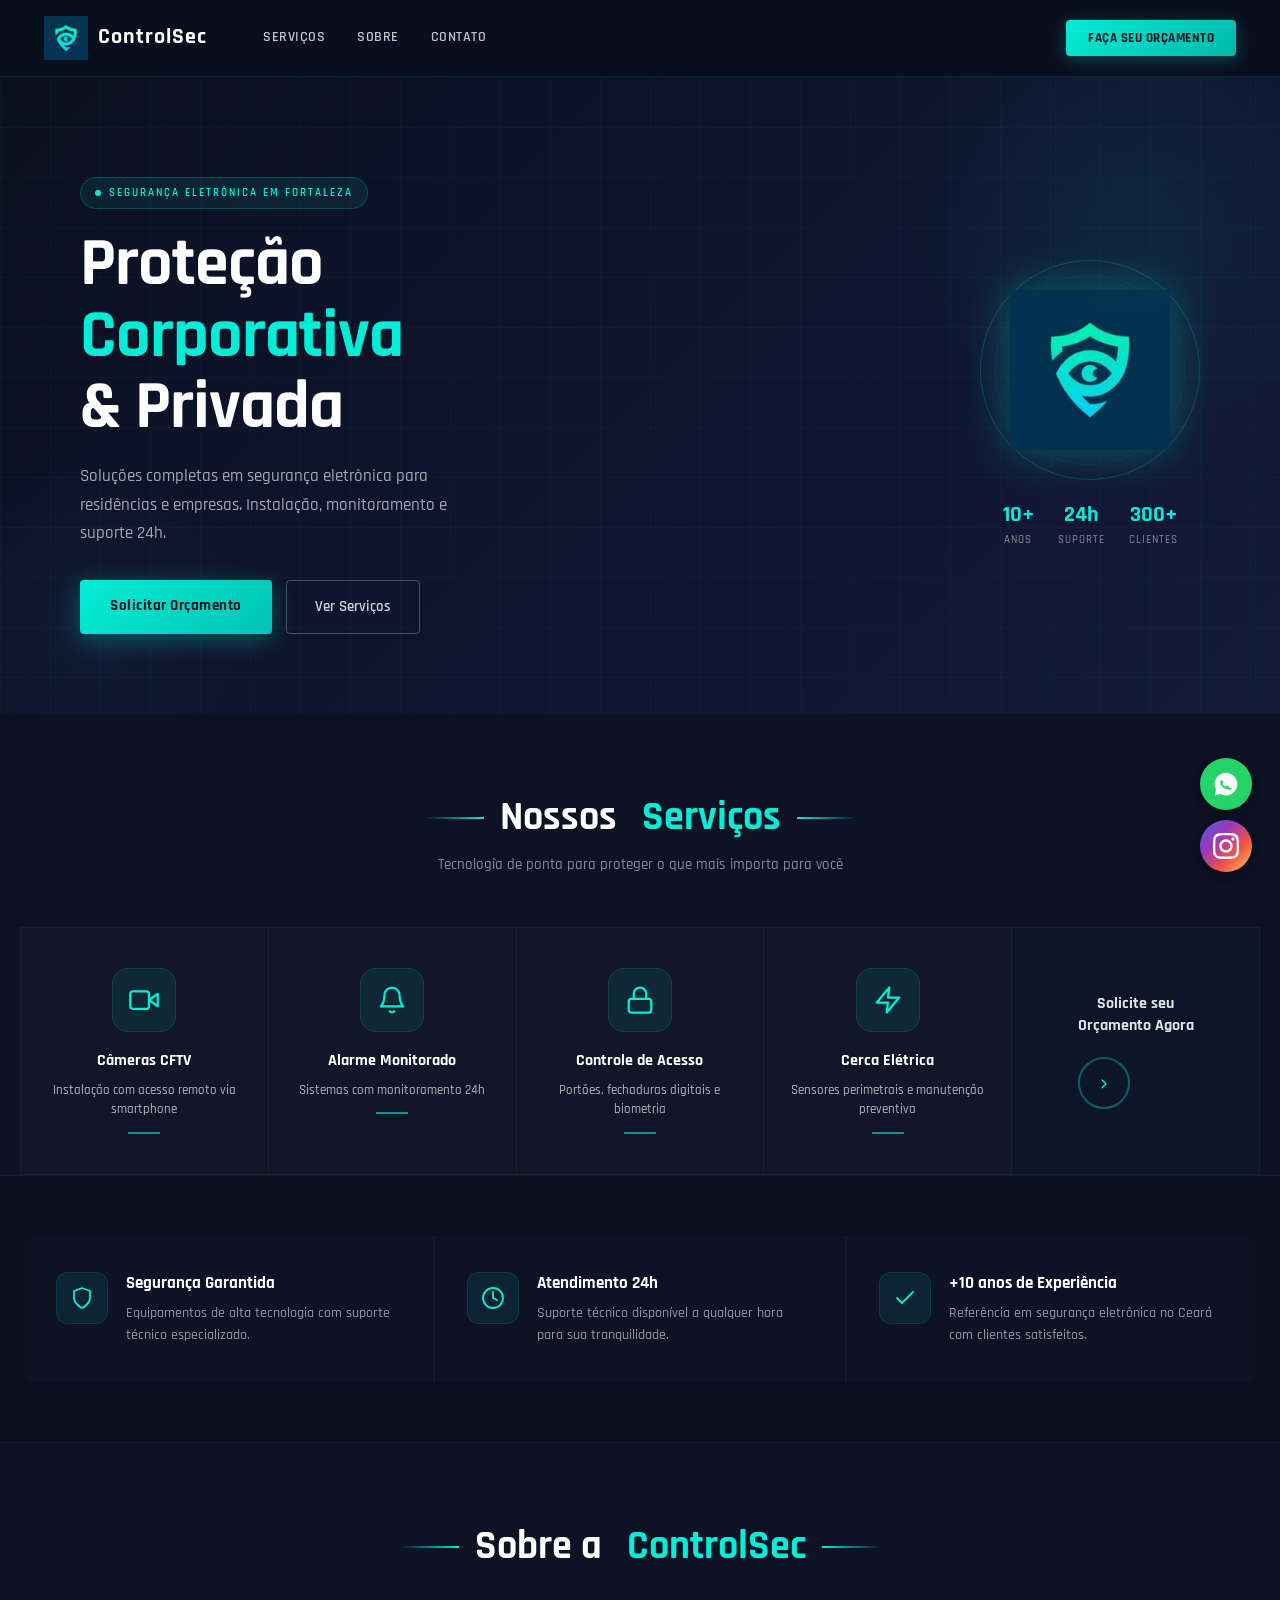
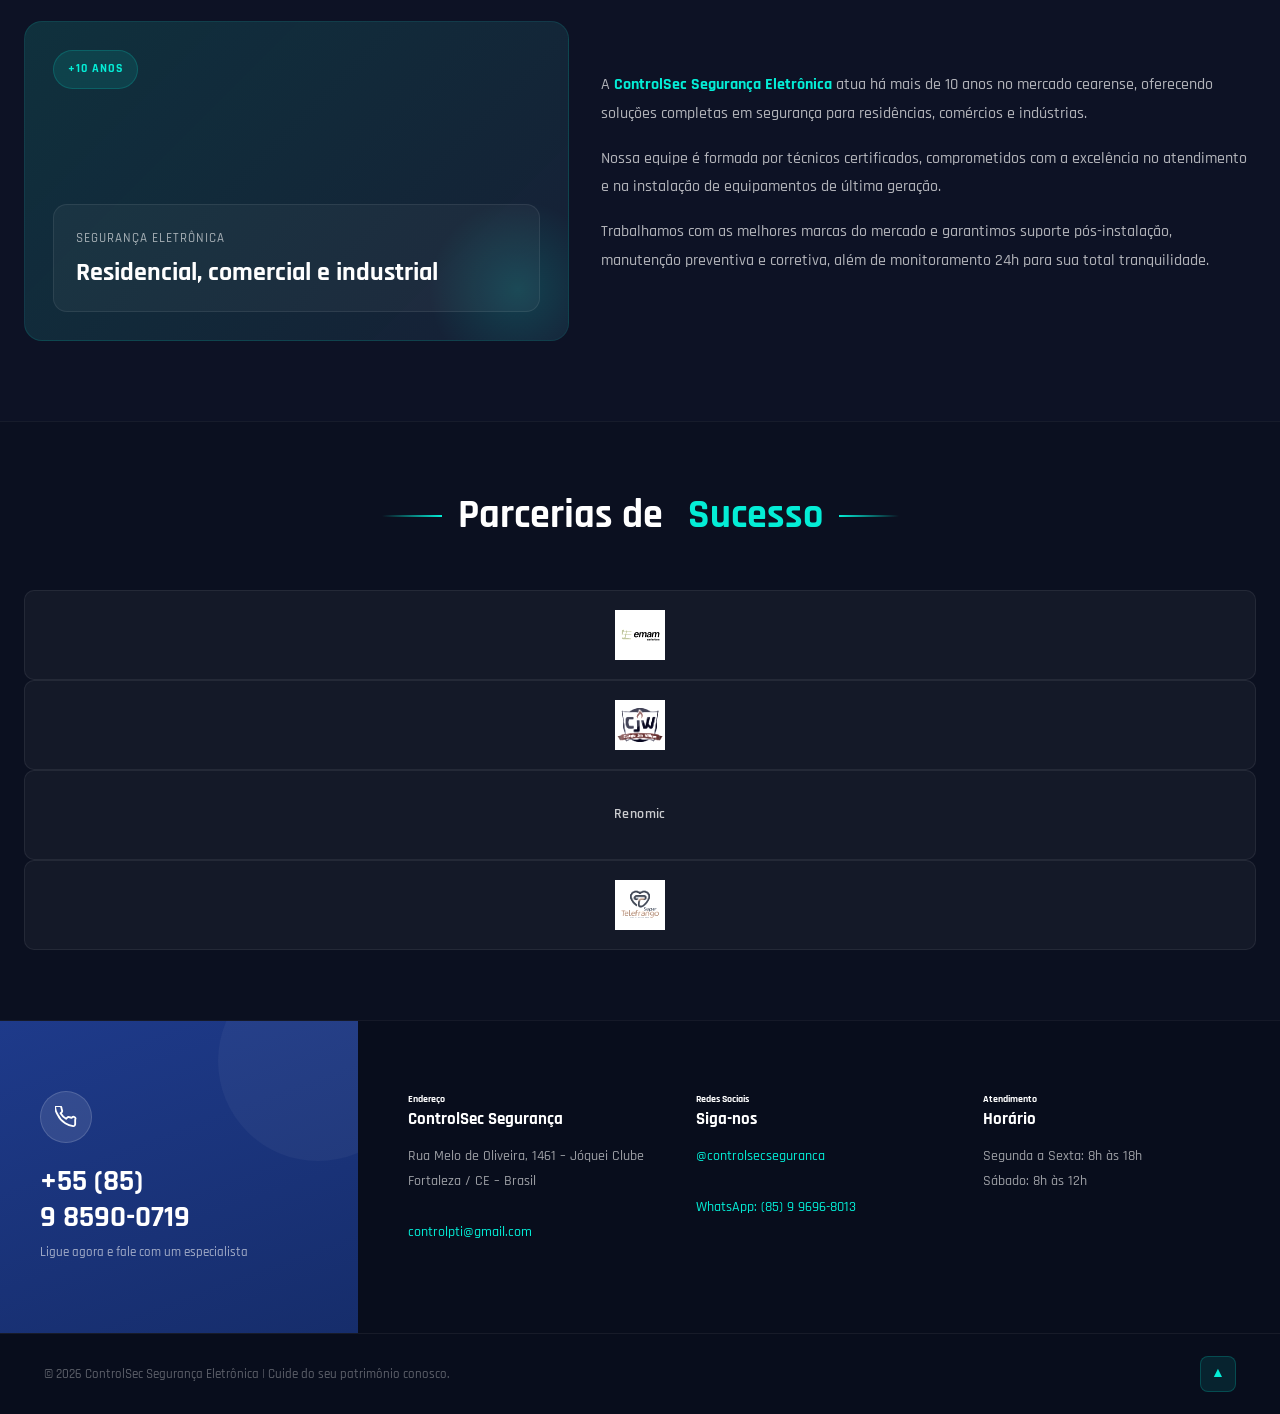
==== commit 28c77186: "organizar imagens em pasta img/" ====
--- a/index.html
+++ b/index.html
@@ -17,7 +17,7 @@
     content="Proteção residencial, corporativa e privada com instalação, monitoramento e suporte em segurança eletrônica."
   />
   <meta property="og:locale" content="pt_BR" />
-  <meta property="og:image" content="logomarcacontrolsec.jpg" />
+  <meta property="og:image" content="img/logomarcacontrolsec.jpg" />
 
   <link href="https://fonts.googleapis.com/css2?family=Rajdhani:wght@300;400;500;600;700&display=swap" rel="stylesheet" />
   <link rel="stylesheet" href="Style.css" />
@@ -38,7 +38,7 @@
             <div class="top_bar_left">
               <div class="logo">
                 <a id="logo" href="index.html" title="ControlSec Segurança">
-                  <img src="logomarcacontrolsec.jpg" alt="ControlSec Logotipo" onerror="this.style.display='none'"/>
+                  <img src="img/logomarcacontrolsec.jpg" alt="ControlSec Logotipo" onerror="this.style.display='none'"/>
                   <span class="logo-text">ControlSec</span>
                 </a>
               </div>
@@ -77,7 +77,7 @@
         </div>
         <div class="hero-logo-wrap">
           <div class="hero-logo-ring">
-            <img class="hero-logo-img" src="logomarcacontrolsec.jpg" alt="ControlSec" onerror="this.style.display='none'"/>
+            <img class="hero-logo-img" src="img/logomarcacontrolsec.jpg" alt="ControlSec" onerror="this.style.display='none'"/>
           </div>
           <div class="hero-stats">
             <div class="hero-stat">
@@ -254,22 +254,22 @@
         </h2>
       </div>
               <div class="partner-item">
-          <img src="EmanAsfatos.jpg" alt="Eman Asfaltos" onerror="this.style.display='none'; this.nextElementSibling.style.display='block';" width="110" height="50" />
+          <img src="img/EmanAsfatos.jpg" alt="Eman Asfaltos" onerror="this.style.display='none'; this.nextElementSibling.style.display='block';" width="110" height="50" />
           <span class="partner-fallback">Eman Asfaltos</span>
         </div>
 
         <div class="partner-item">
-          <img src="jimwilson.png" alt="Jim Wilson" onerror="this.style.display='none'; this.nextElementSibling.style.display='block';" width="110" height="50" />
+          <img src="img/jimwilson.png" alt="Jim Wilson" onerror="this.style.display='none'; this.nextElementSibling.style.display='block';" width="110" height="50" />
           <span class="partner-fallback">Jim Wilson</span>
         </div>
 
         <div class="partner-item">
-          <img src="Renomic.png" alt="Renomic" onerror="this.style.display='none'; this.nextElementSibling.style.display='block';" width="110" height="50" />
+          <img src="img/renomic.png" alt="Renomic" onerror="this.style.display='none'; this.nextElementSibling.style.display='block';" width="110" height="50" />
           <span class="partner-fallback">Renomic</span>
         </div>
 
         <div class="partner-item">
-          <img src="SuperTeleFrango.png" alt="Super Telefrango" onerror="this.style.display='none'; this.nextElementSibling.style.display='block';" width="110" height="50" />
+          <img src="img/SuperTeleFrango.png" alt="Super Telefrango" onerror="this.style.display='none'; this.nextElementSibling.style.display='block';" width="110" height="50" />
           <span class="partner-fallback">Super Telefrango</span>
         </div>
     </section>
